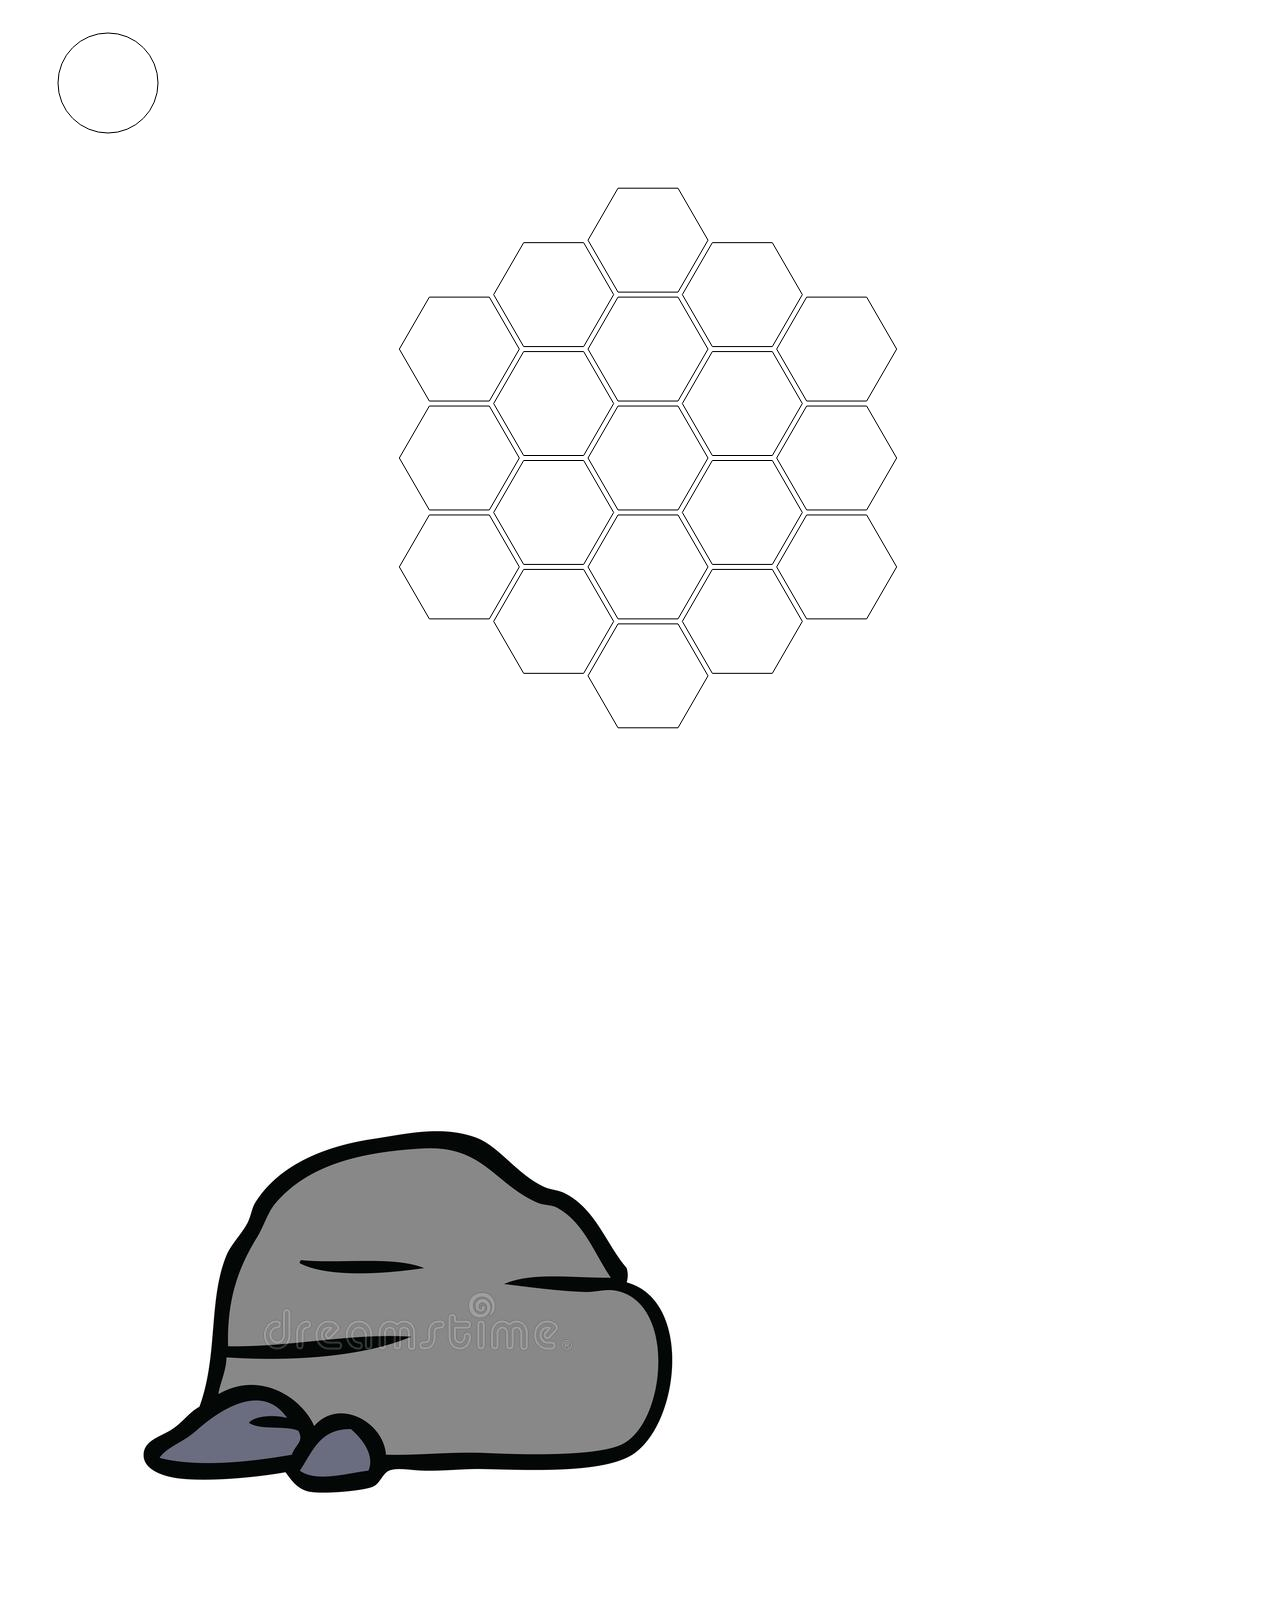
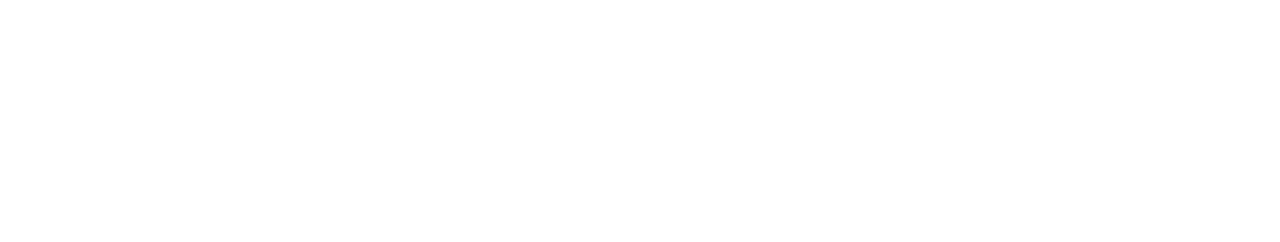
==== Honeycomb Design File for Catan Map/Hexagon.html @ cebf5fb8 "honeycomb done" ====
<!DOCTYPE html>
<html lang="en">
<head>
    <meta charset="UTF-8">
    <meta http-equiv="X-UA-Compatible" content="IE=edge">
    <meta name="viewport" content="width=device-width, initial-scale=1.0">
    <title>Hexagon</title>
    <link rel='stylesheet' href="Hexagon.css">
</head>
<body>
    <canvas id="canvas"></canvas>
    <canvas id="canvasTest"></canvas>
    <script src="Hexagon.js"></script>
    <script src="Testing.js"></script>
    <img src='./Images/stone.png' id="stone" height="0" width="0"></img>
</body>
</html>
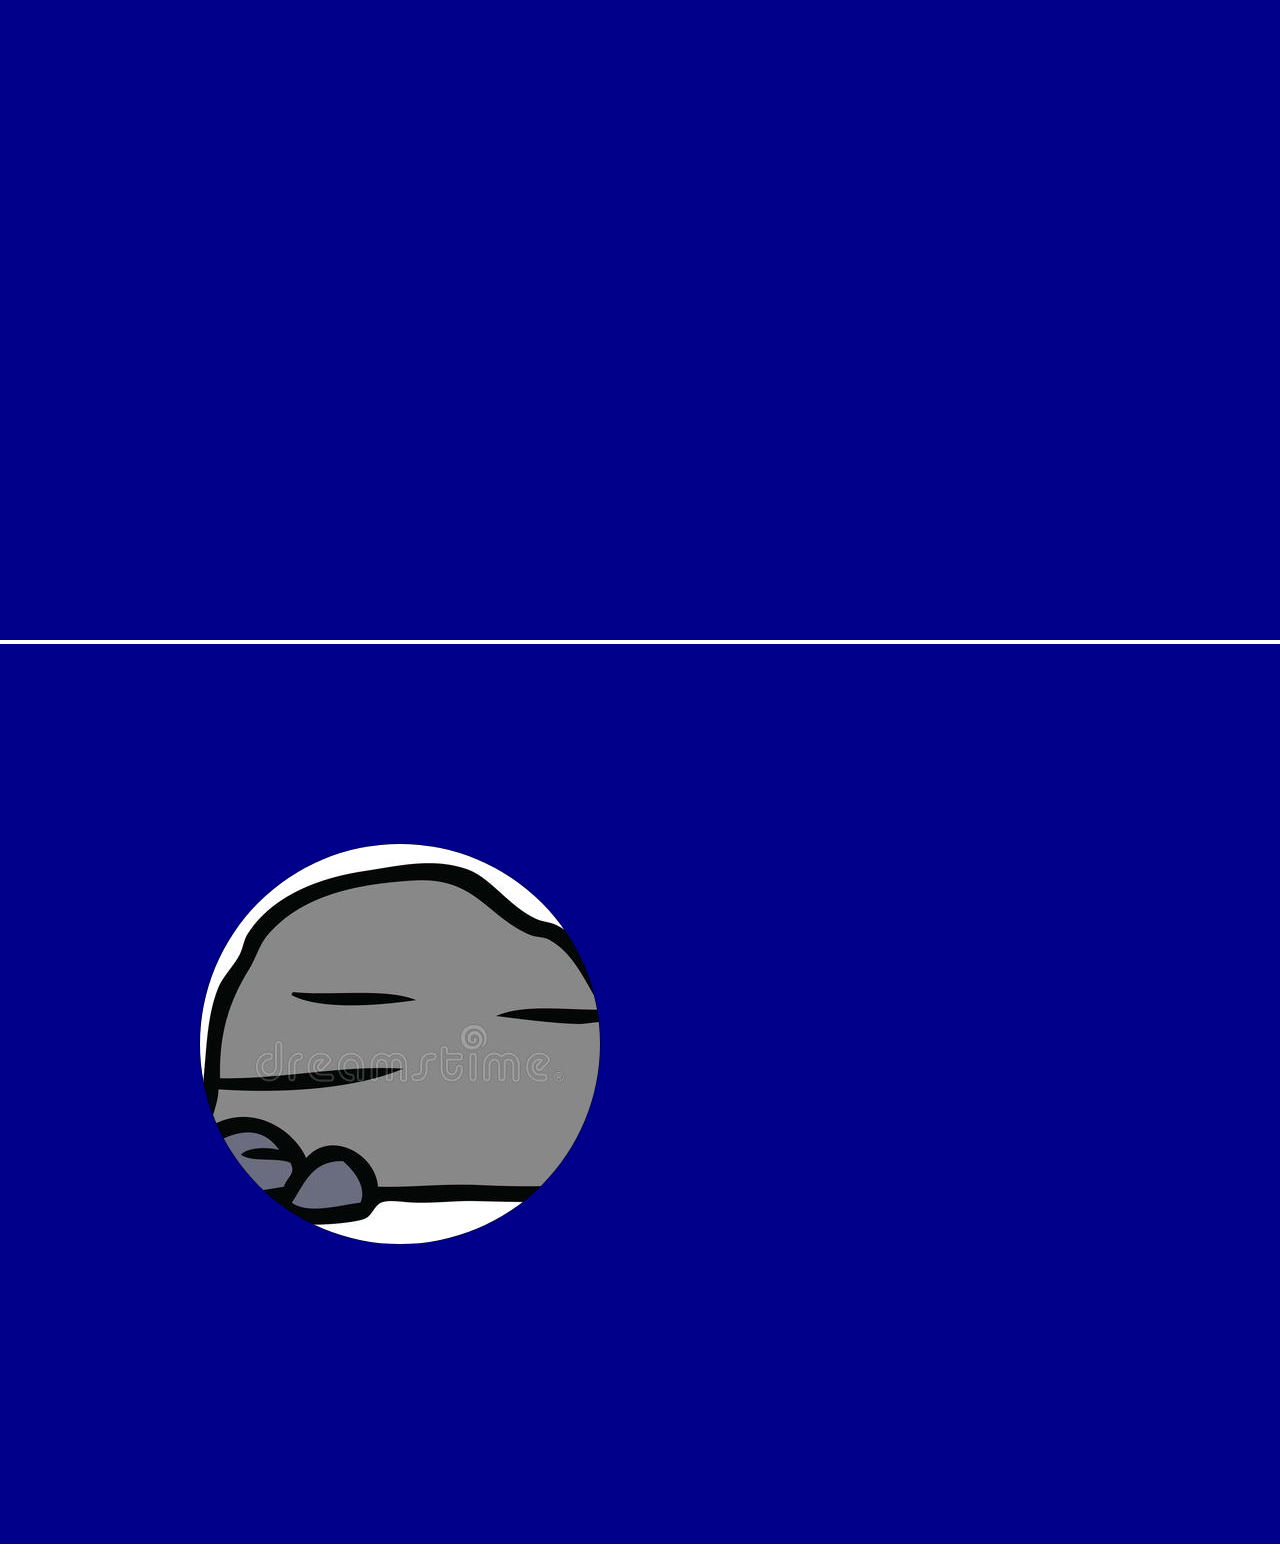
==== commit c8e92260: "test file stored" ====
--- a/Honeycomb Design File for Catan Map/Hexagon.html
+++ b/Honeycomb Design File for Catan Map/Hexagon.html
@@ -12,6 +12,10 @@
     <canvas id="canvasTest"></canvas>
     <script src="Hexagon.js"></script>
     <script src="Testing.js"></script>
-    <img src='./Images/stone.png' id="stone" height="0" width="0"></img>
+    <img src='./Images/clay.png' id="clay" height="0" width="0"></img>
+    <img src='./Images/hay.png' id="hay" height="0" width="0"></img>
+    <img src='./Images/pasture.png' id="pasture" height="0" width="0"></img>
+    <img src='./Images/stone.png' id="stone" width="0" height="0"></img>
+    <img src='./Images/tree.png' id="tree" height="0" width="0"></img>
 </body>
 </html>--- a/Honeycomb Design File for Catan Map/Hexagon.css
+++ b/Honeycomb Design File for Catan Map/Hexagon.css
@@ -0,0 +1,23 @@
+*{
+    margin: 0;
+    padding: 0;
+}
+
+
+#canvas {
+    position: relative;
+    background: darkblue;
+    width: 100%;
+    height: 100%;
+    top: 0;
+    left: 0;
+}
+
+#canvasTest {
+    position: relative;
+    background: darkblue;
+    width: 100%;
+    height: 100%;
+    top: 0;
+    left: 0;
+}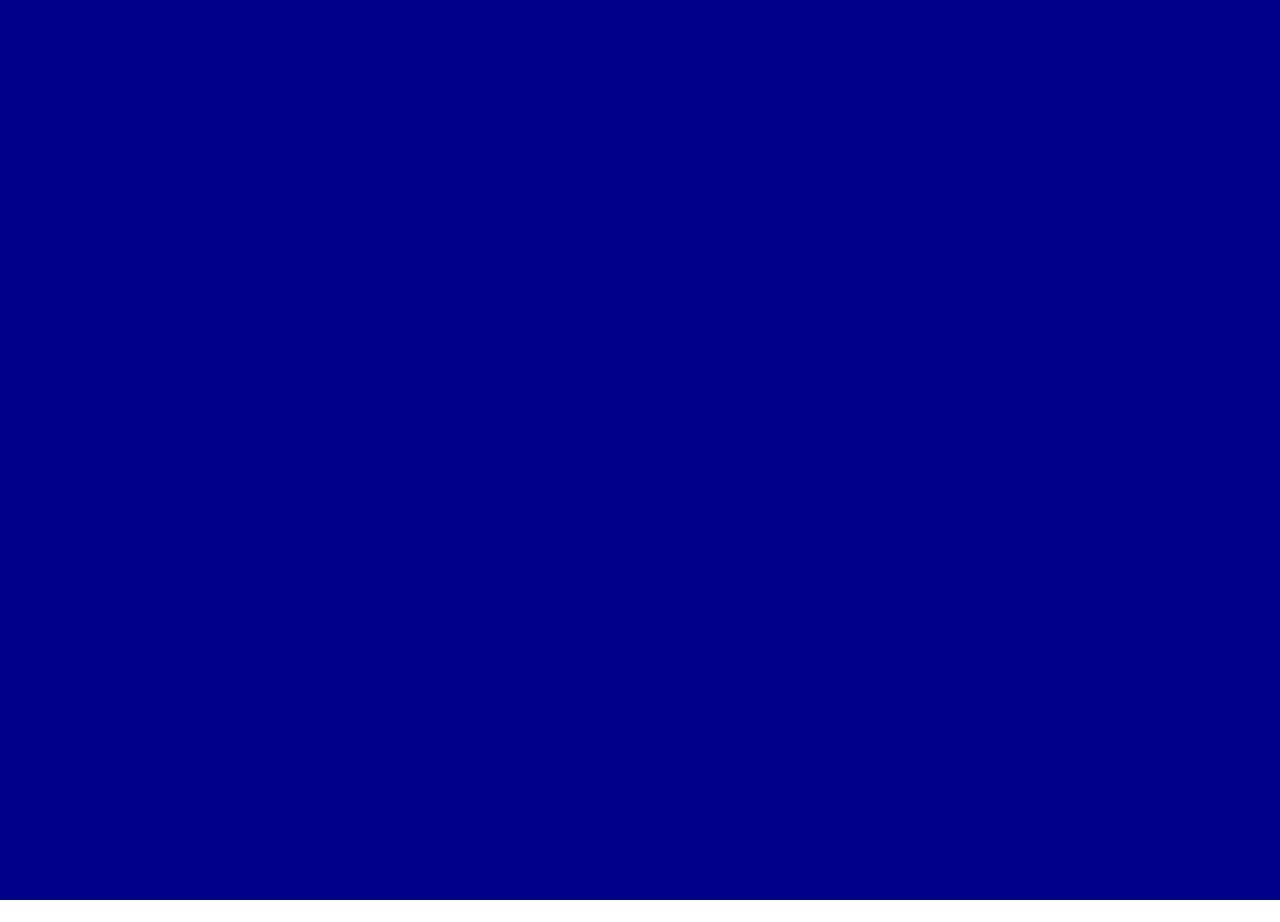
==== commit 0d2b1ebe: "changes made" ====
--- a/Honeycomb Design File for Catan Map/Hexagon.html
+++ b/Honeycomb Design File for Catan Map/Hexagon.html
@@ -9,9 +9,7 @@
 </head>
 <body>
     <canvas id="canvas"></canvas>
-    <canvas id="canvasTest"></canvas>
     <script src="Hexagon.js"></script>
-    <script src="Testing.js"></script>
     <img src='./Images/clay.png' id="clay" height="0" width="0"></img>
     <img src='./Images/hay.png' id="hay" height="0" width="0"></img>
     <img src='./Images/pasture.png' id="pasture" height="0" width="0"></img>
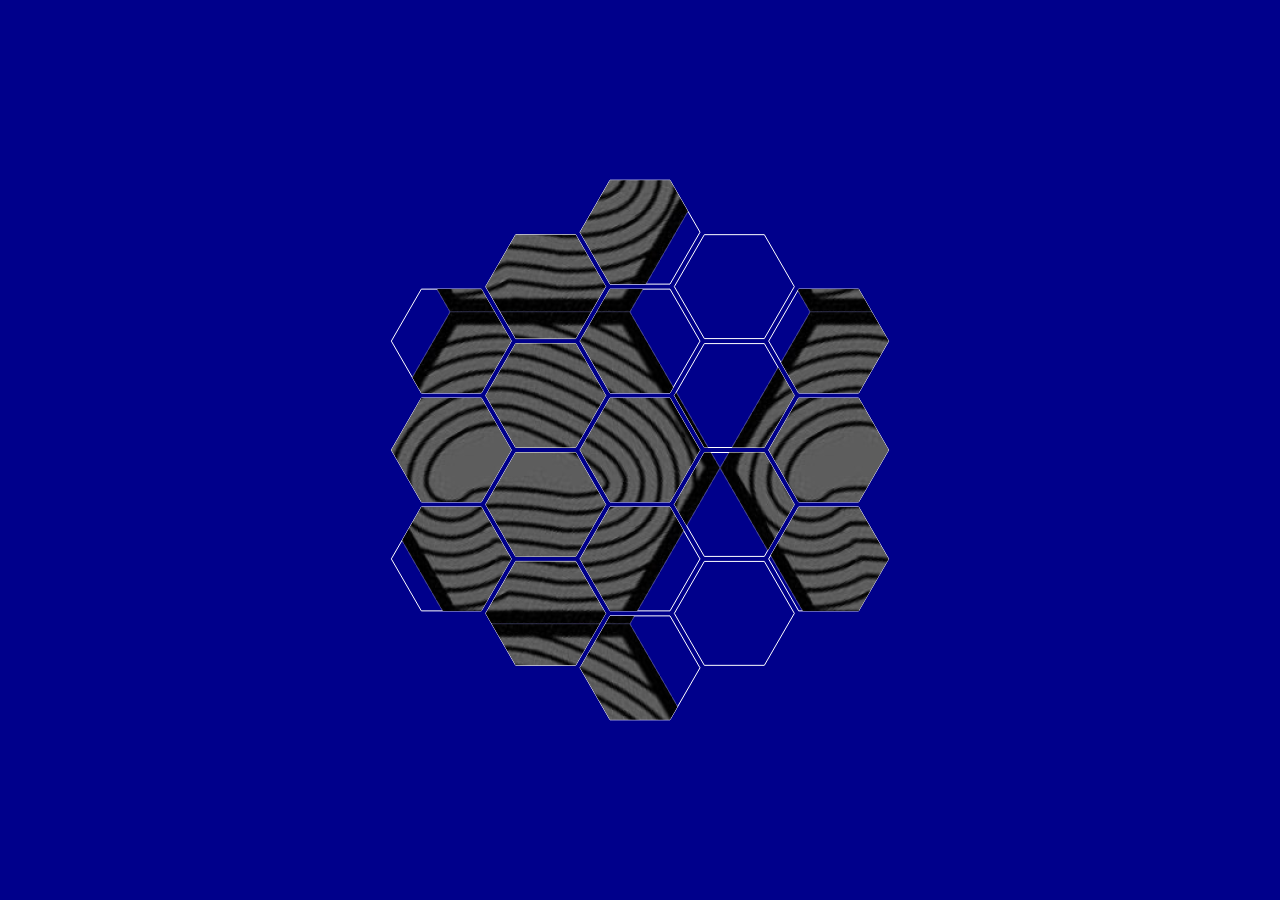
==== commit b0624926: "done" ====
--- a/Honeycomb Design File for Catan Map/Hexagon.html
+++ b/Honeycomb Design File for Catan Map/Hexagon.html
@@ -10,10 +10,10 @@
 <body>
     <canvas id="canvas"></canvas>
     <script src="Hexagon.js"></script>
-    <img src='./Images/clay.png' id="clay" height="0" width="0"></img>
-    <img src='./Images/hay.png' id="hay" height="0" width="0"></img>
-    <img src='./Images/pasture.png' id="pasture" height="0" width="0"></img>
-    <img src='./Images/stone.png' id="stone" width="0" height="0"></img>
-    <img src='./Images/tree.png' id="tree" height="0" width="0"></img>
+    <img src='./Images/Main/clay.png' id="clay" height="0" width="0"></img>
+    <img src='./Images/Main/hay.png' id="hay" height="0" width="0"></img>
+    <img src='./Images/Main/pasture.png' id="pasture" height="0" width="0"></img>
+    <img src='./Images/Main/stone.png' id="stone" width="0" height="0"></img>
+    <img src='./Images/Main/forest.png' id="tree" height="0" width="0"></img>
 </body>
 </html>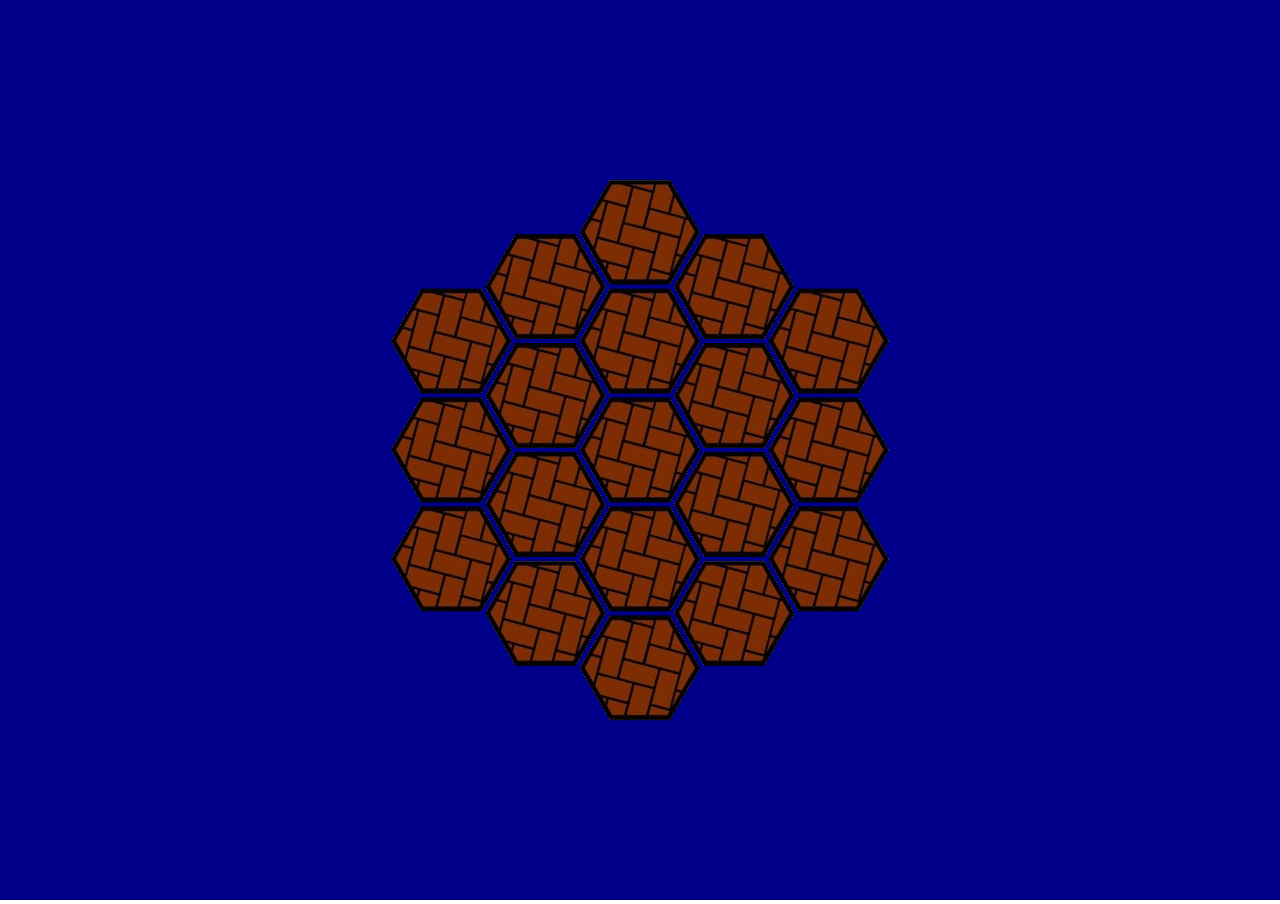
==== commit c7fa7a33: "working fine" ====
--- a/Honeycomb Design File for Catan Map/Hexagon.html
+++ b/Honeycomb Design File for Catan Map/Hexagon.html
@@ -10,10 +10,10 @@
 <body>
     <canvas id="canvas"></canvas>
     <script src="Hexagon.js"></script>
-    <img src='./Images/Main/clay.png' id="clay" height="0" width="0"></img>
-    <img src='./Images/Main/hay.png' id="hay" height="0" width="0"></img>
-    <img src='./Images/Main/pasture.png' id="pasture" height="0" width="0"></img>
-    <img src='./Images/Main/stone.png' id="stone" width="0" height="0"></img>
-    <img src='./Images/Main/forest.png' id="tree" height="0" width="0"></img>
+    <img class="image" src='./Images/Main/clay.png' id="clay"></img>
+    <img class="image" src='./Images/Main/hay.png' id="hay"></img>
+    <img class="image" src='./Images/Main/pasture.png' id="pasture"></img>
+    <img class="image" src='./Images/Main/stone.png' id="stone"></img>
+    <img class="image" src='./Images/Main/forest.png' id="tree"></img>
 </body>
 </html>--- a/Honeycomb Design File for Catan Map/Hexagon.css
+++ b/Honeycomb Design File for Catan Map/Hexagon.css
@@ -20,4 +20,8 @@
     height: 100%;
     top: 0;
     left: 0;
+}
+
+.image {
+    display: none;
 }